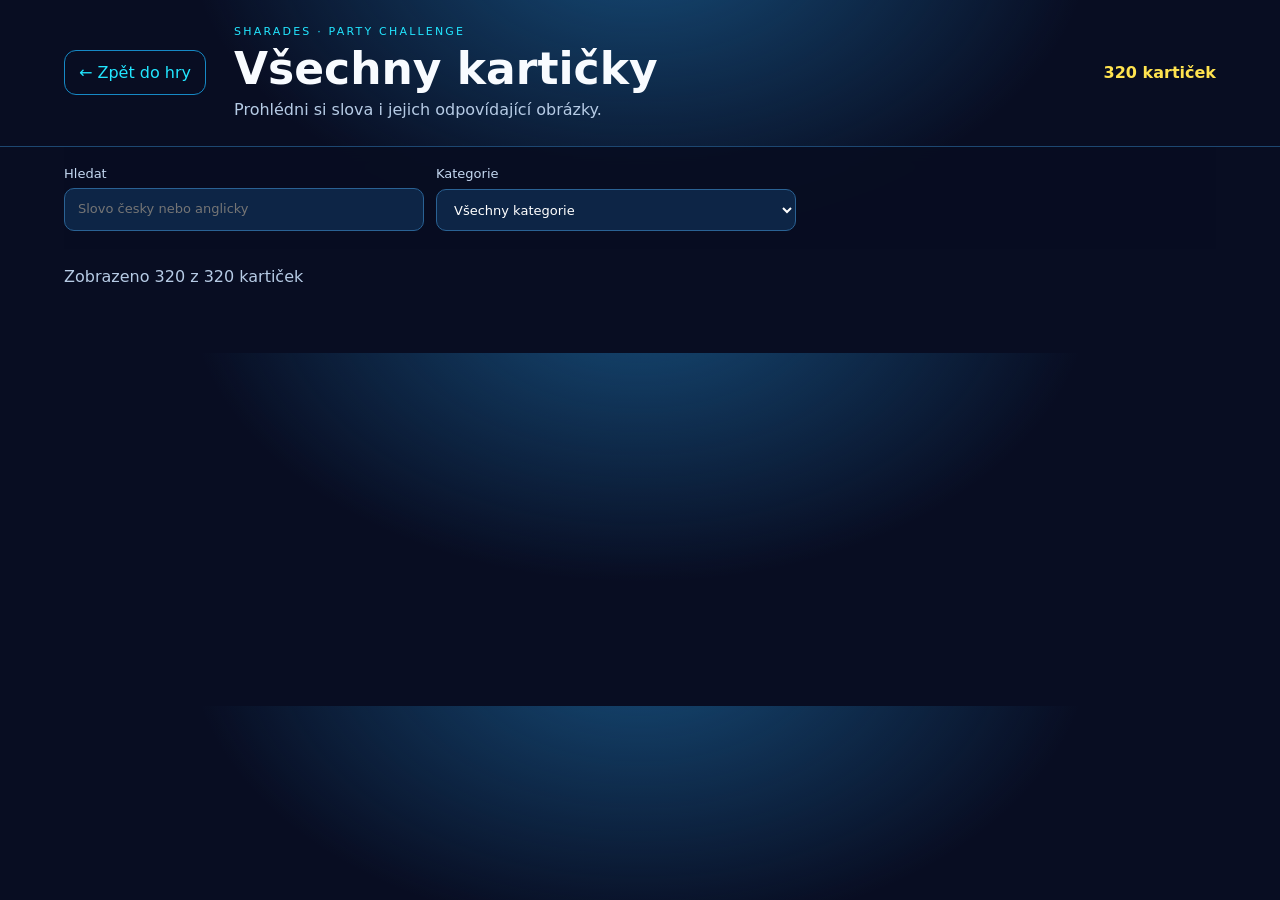
==== card-gallery.html @ 23a3ddc0 "Add all illustrated word cards and card gallery" ====
<!doctype html>
<html lang="cs">
<head>
<meta charset="utf-8"><meta name="viewport" content="width=device-width,initial-scale=1">
<meta name="theme-color" content="#09091a"><title>Kartičky Sharades</title>
<link rel="stylesheet" href="css/card-gallery.css?v=1">
</head>
<body>
<header><a class="back" href="./">← Zpět do hry</a><div><p class="eyebrow">SHARADES · PARTY CHALLENGE</p><h1>Všechny kartičky</h1><p class="lede">Prohlédni si slova i jejich odpovídající obrázky.</p></div><div class="count" id="count">Načítám…</div></header>
<main><div class="toolbar"><label>Hledat <input id="search" type="search" placeholder="Slovo česky nebo anglicky"></label><label>Kategorie <select id="category"><option value="all">Všechny kategorie</option></select></label></div><p id="status" role="status">Načítám kartičky…</p><section id="grid" class="grid" aria-label="Kartičky"></section></main>
<script src="js/card-gallery.js?v=1"></script>
</body></html>
---- css/card-gallery.css ----
:root{color-scheme:dark;--bg:#080d22;--panel:#102b51;--cyan:#22e6ff;--gold:#ffe34f;--muted:#b6cbe5}*{box-sizing:border-box}body{margin:0;background:radial-gradient(ellipse at 50% -20%,#164d7a 0,transparent 50%),var(--bg);color:#f8fbff;font:16px/1.45 system-ui,sans-serif}header{padding:24px clamp(18px,5vw,64px);display:flex;align-items:center;gap:28px;border-bottom:1px solid #1d4771}header>div:nth-child(2){flex:1}.back{color:var(--cyan);text-decoration:none;border:1px solid #1689c5;border-radius:12px;padding:10px 14px;white-space:nowrap}.eyebrow{font-size:11px;letter-spacing:.2em;color:var(--cyan);margin:0}h1{font-size:clamp(28px,4vw,44px);line-height:1.1;margin:5px 0}.lede{margin:0;color:var(--muted)}.count{color:var(--gold);font-weight:800}.toolbar{display:flex;gap:12px;flex-wrap:wrap;padding:18px 0;position:sticky;top:0;z-index:2;background:#080d22ed;backdrop-filter:blur(10px)}main{padding:0 clamp(18px,5vw,64px) 48px}label{display:grid;gap:5px;color:#c4d8f1;font-size:13px}input,select{width:min(360px,80vw);background:#0d2546;border:1px solid #2a6294;border-radius:10px;padding:11px 13px;color:white;font:inherit}.grid{display:grid;grid-template-columns:repeat(auto-fill,minmax(170px,1fr));gap:14px}.card{overflow:hidden;border:1px solid #1baed1;border-radius:15px;background:linear-gradient(150deg,#163b68,#0b2345);box-shadow:0 8px 22px #0003}.art{height:160px;padding:10px;display:grid;place-items:center;background:radial-gradient(ellipse,#174b78,#0b2345 75%)}.art img{max-width:100%;max-height:100%;width:100%;height:100%;object-fit:contain}.words{padding:10px 12px 12px}.category{color:var(--gold);font-size:10px;letter-spacing:.15em;text-transform:uppercase;font-weight:800}.cs{font-size:17px;font-weight:800;margin-top:3px}.en{font-size:13px;color:var(--muted)}#status{color:var(--muted);min-height:24px}.empty{padding:28px;text-align:center;color:var(--muted)}@media(max-width:580px){header{align-items:flex-start;gap:12px;flex-wrap:wrap}.count{margin-left:auto}.grid{grid-template-columns:repeat(2,minmax(0,1fr));gap:10px}.art{height:140px}.toolbar{top:0}}
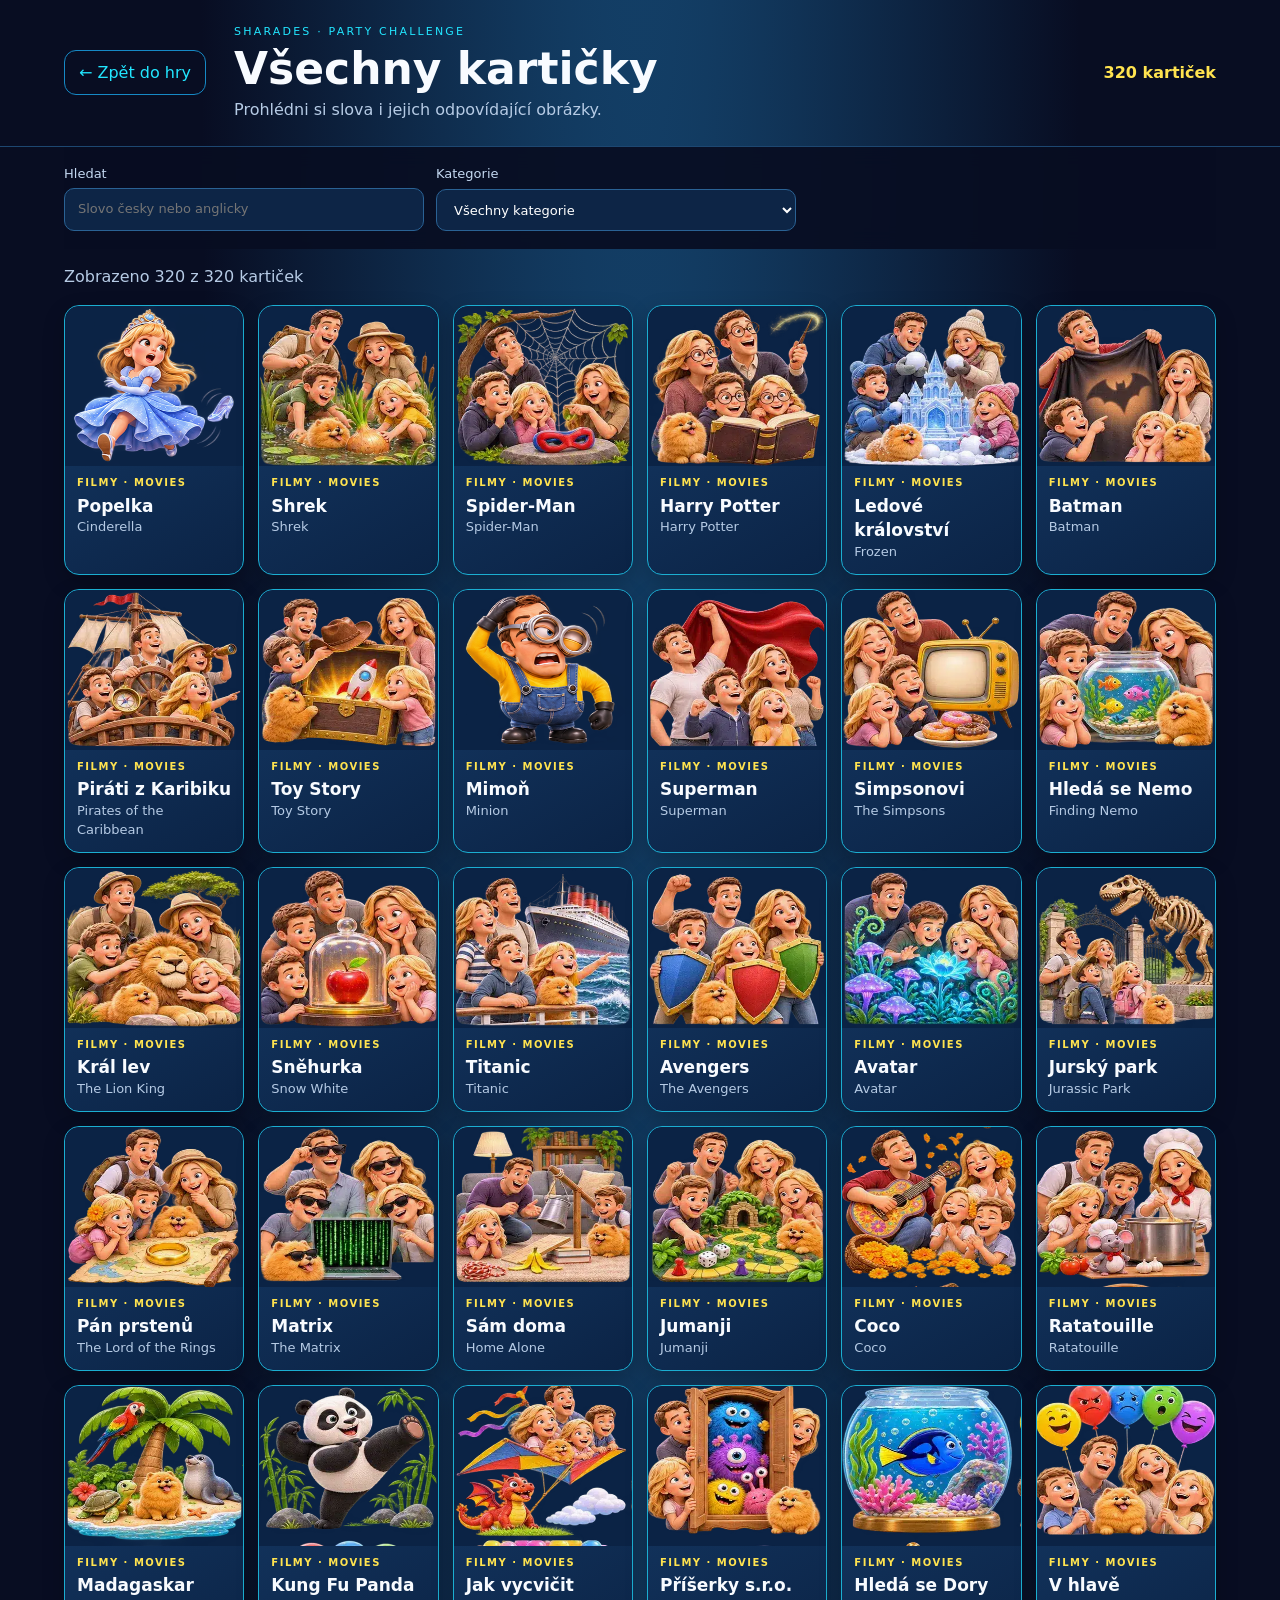
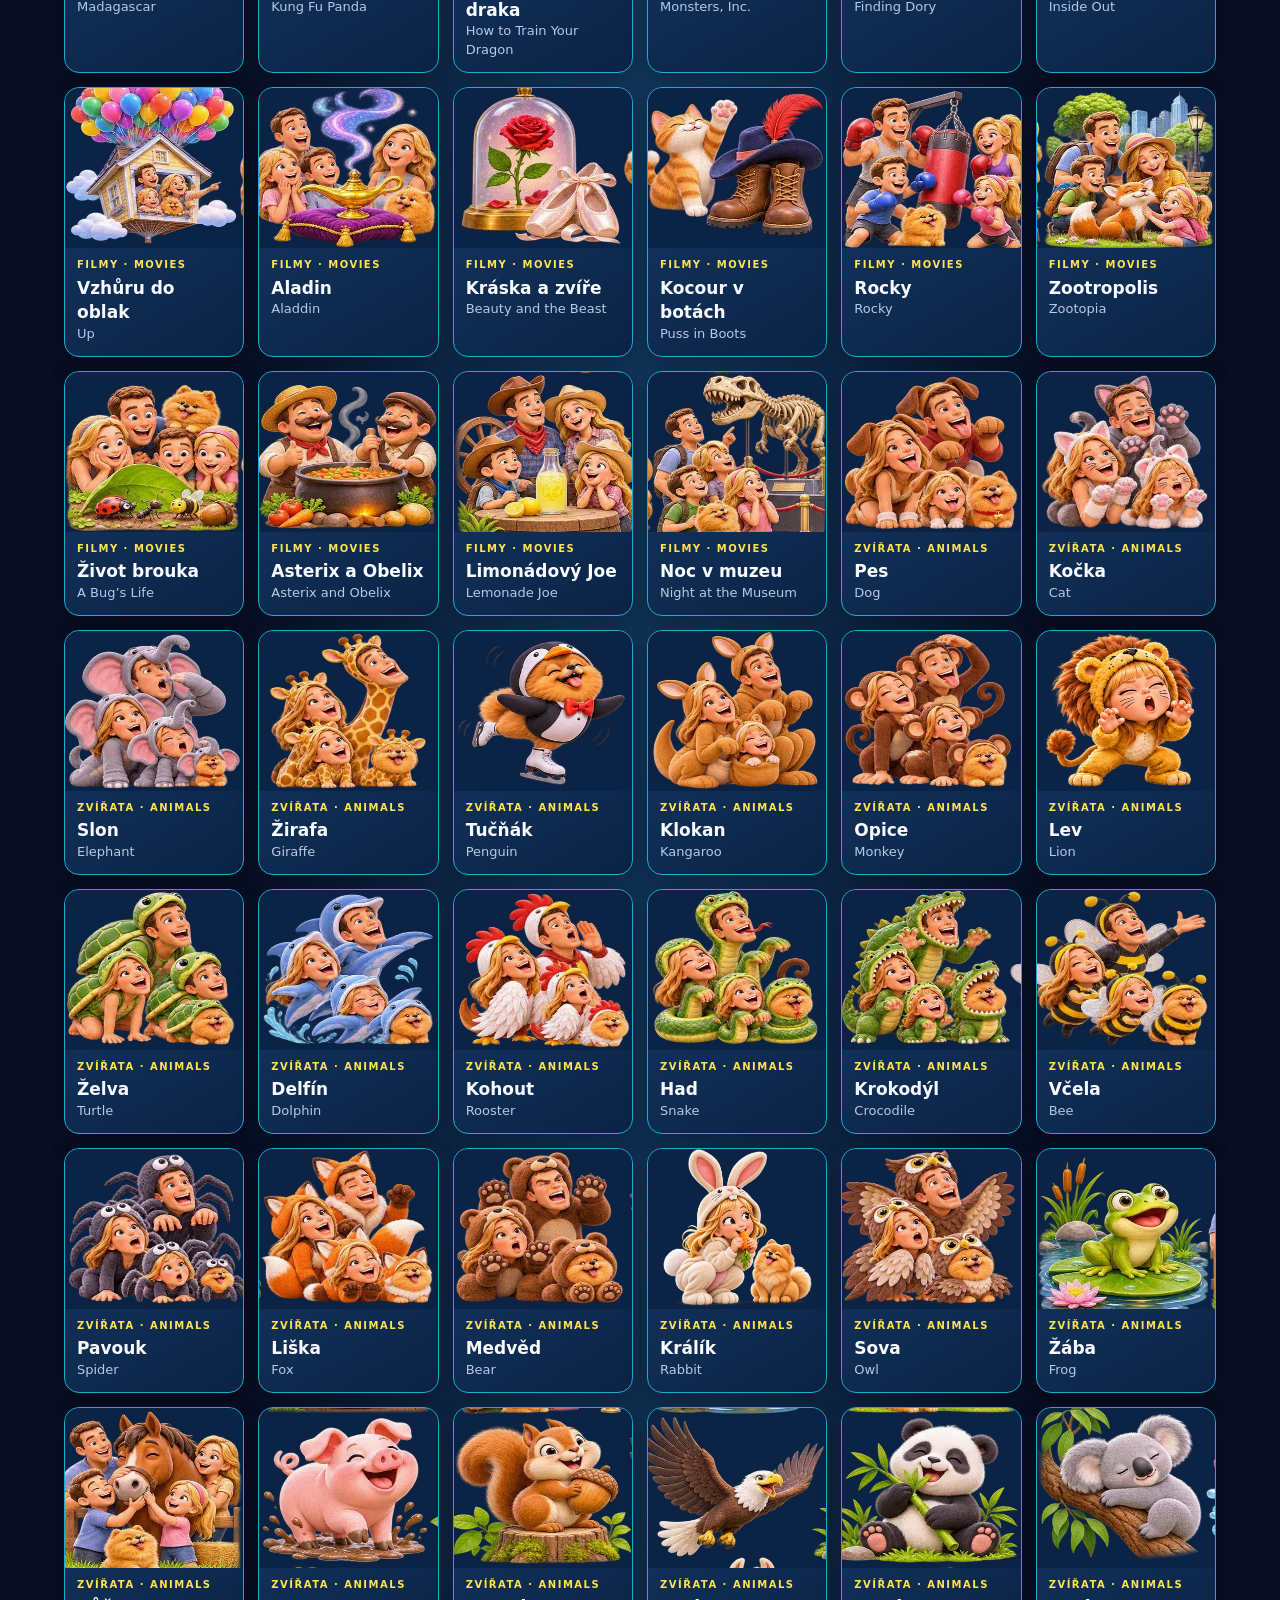
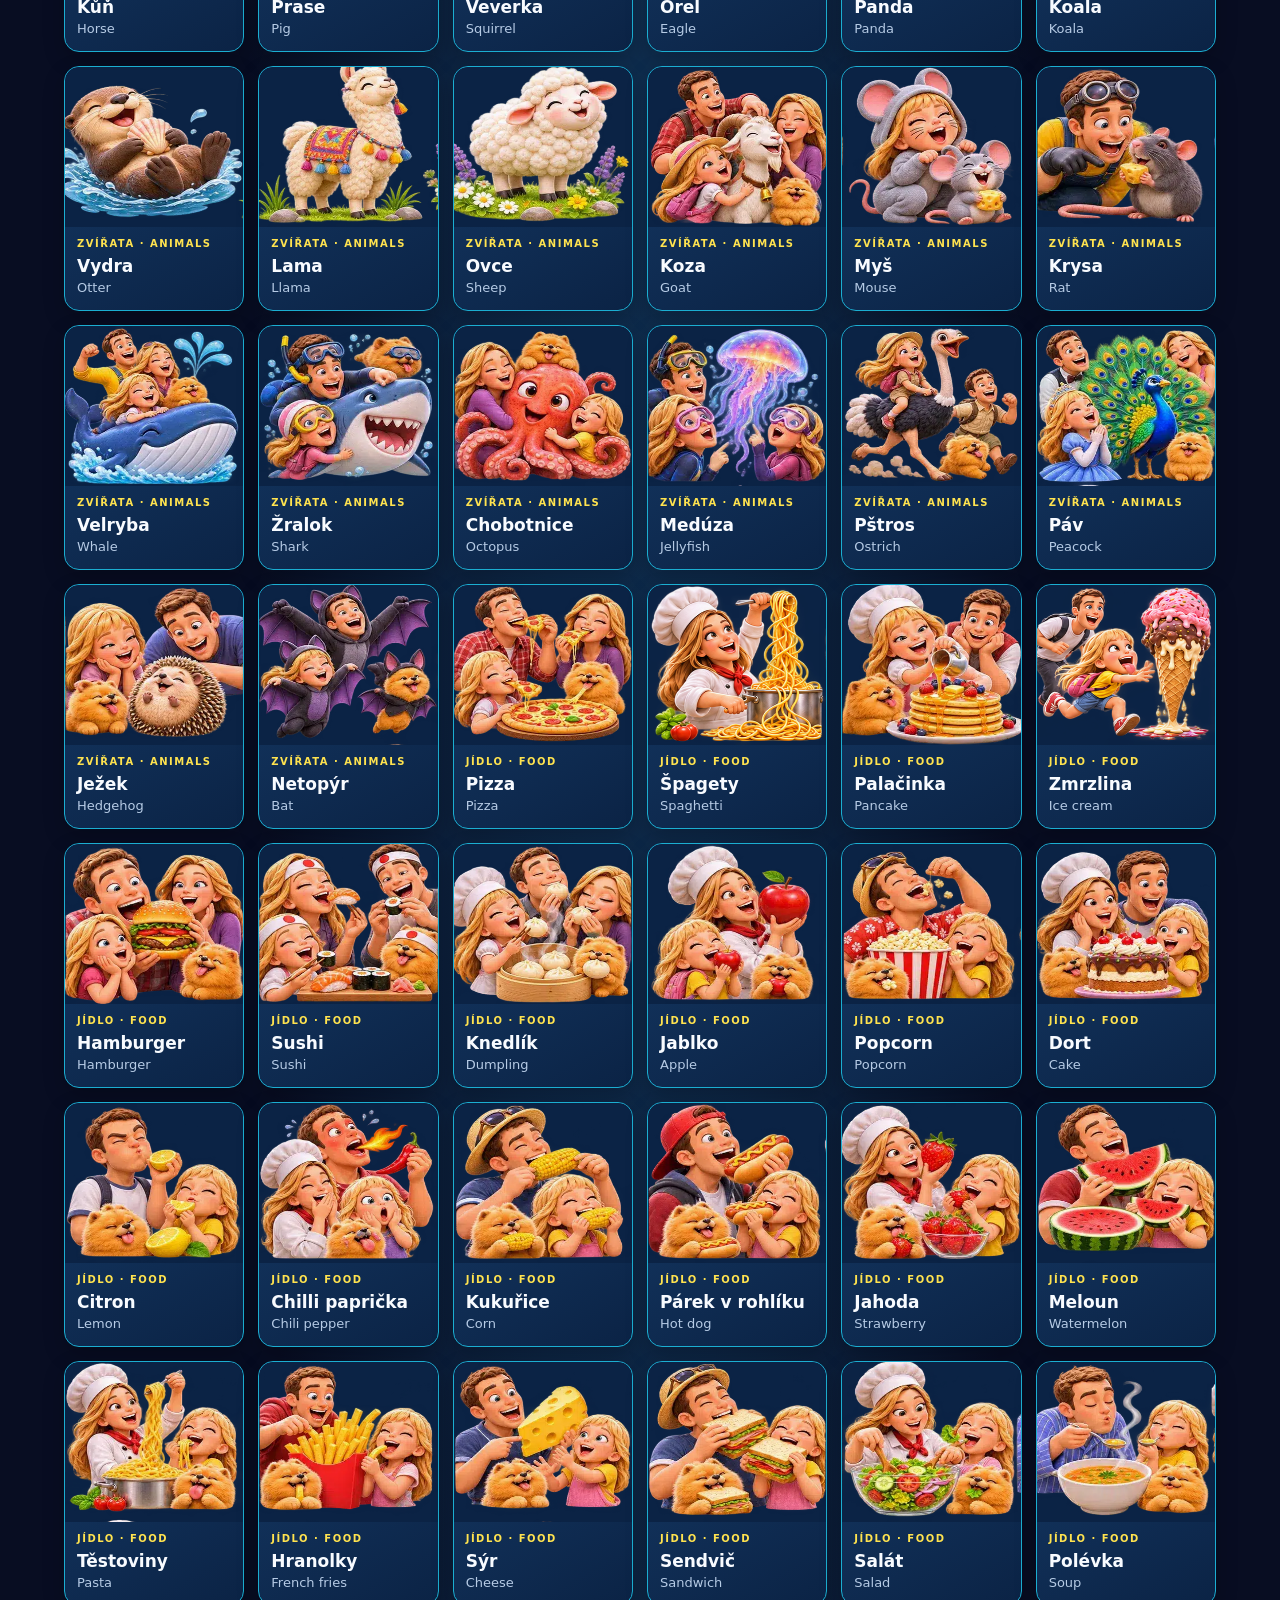
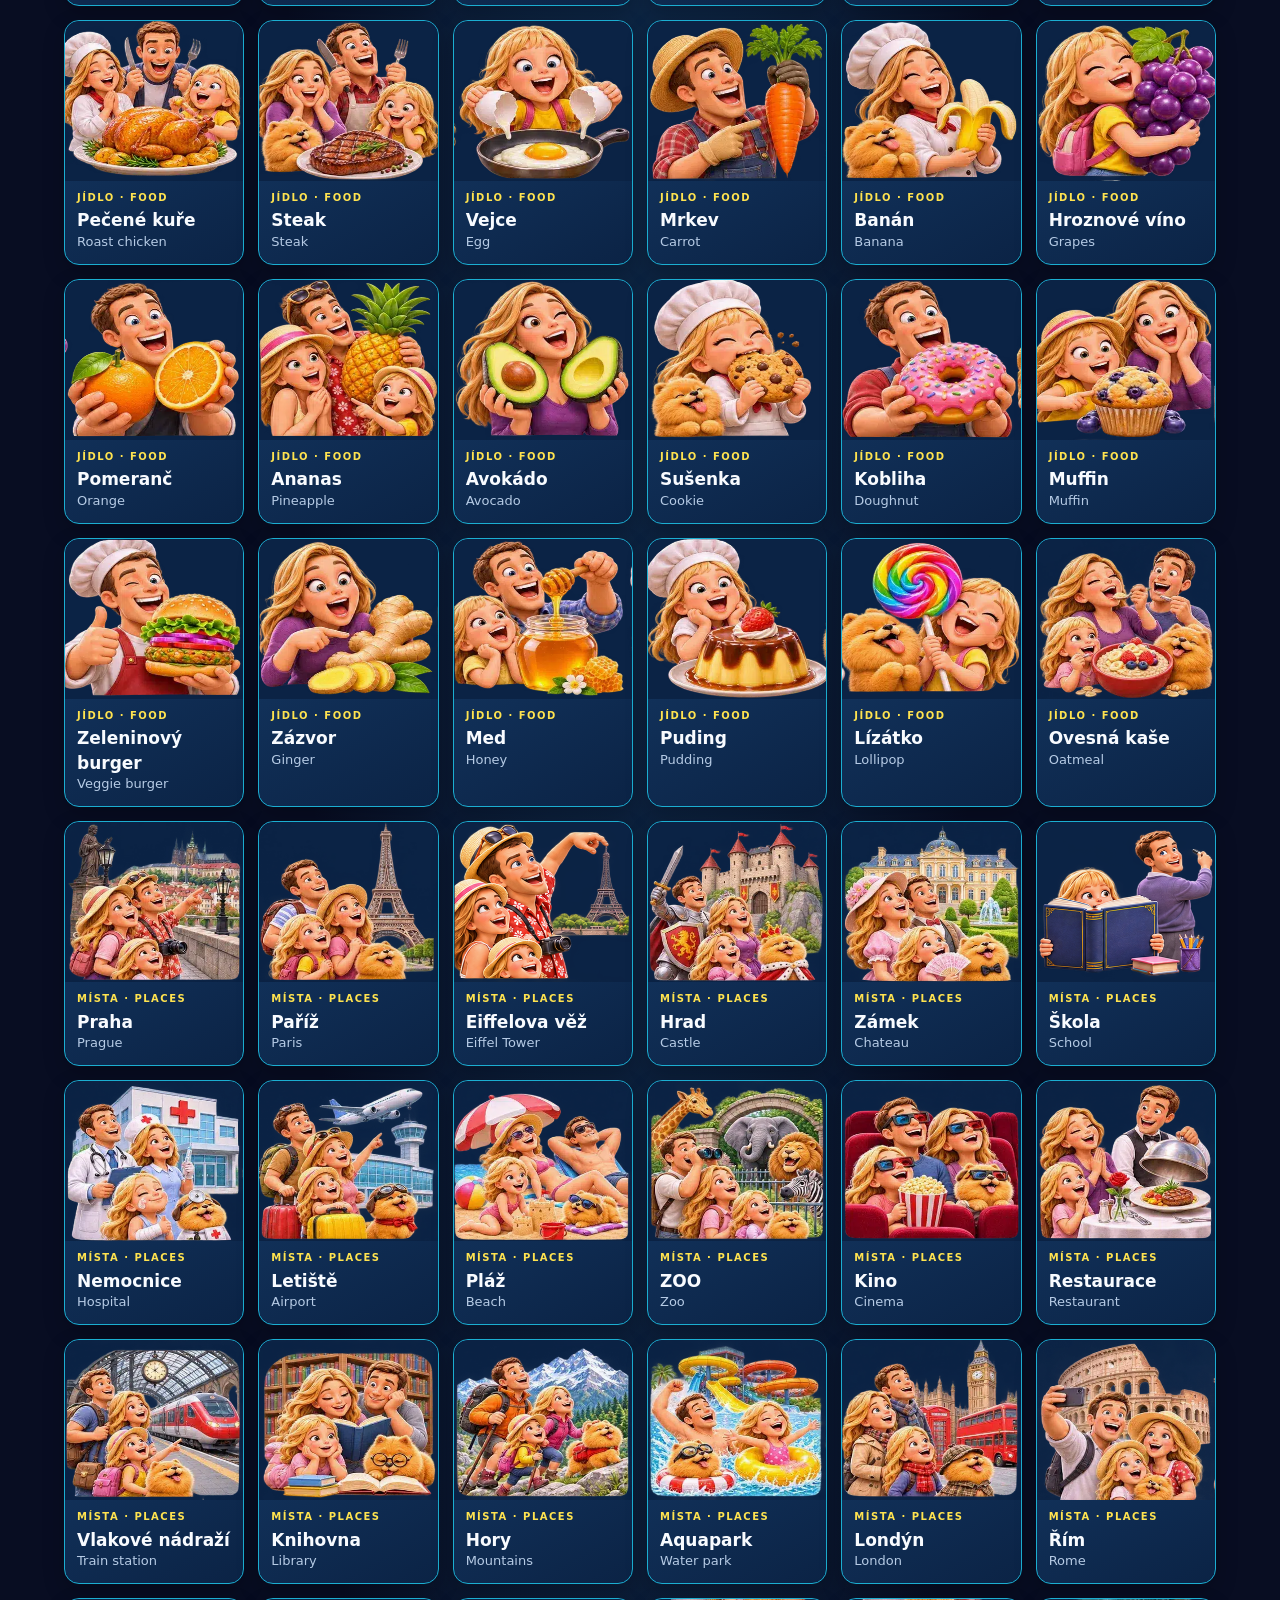
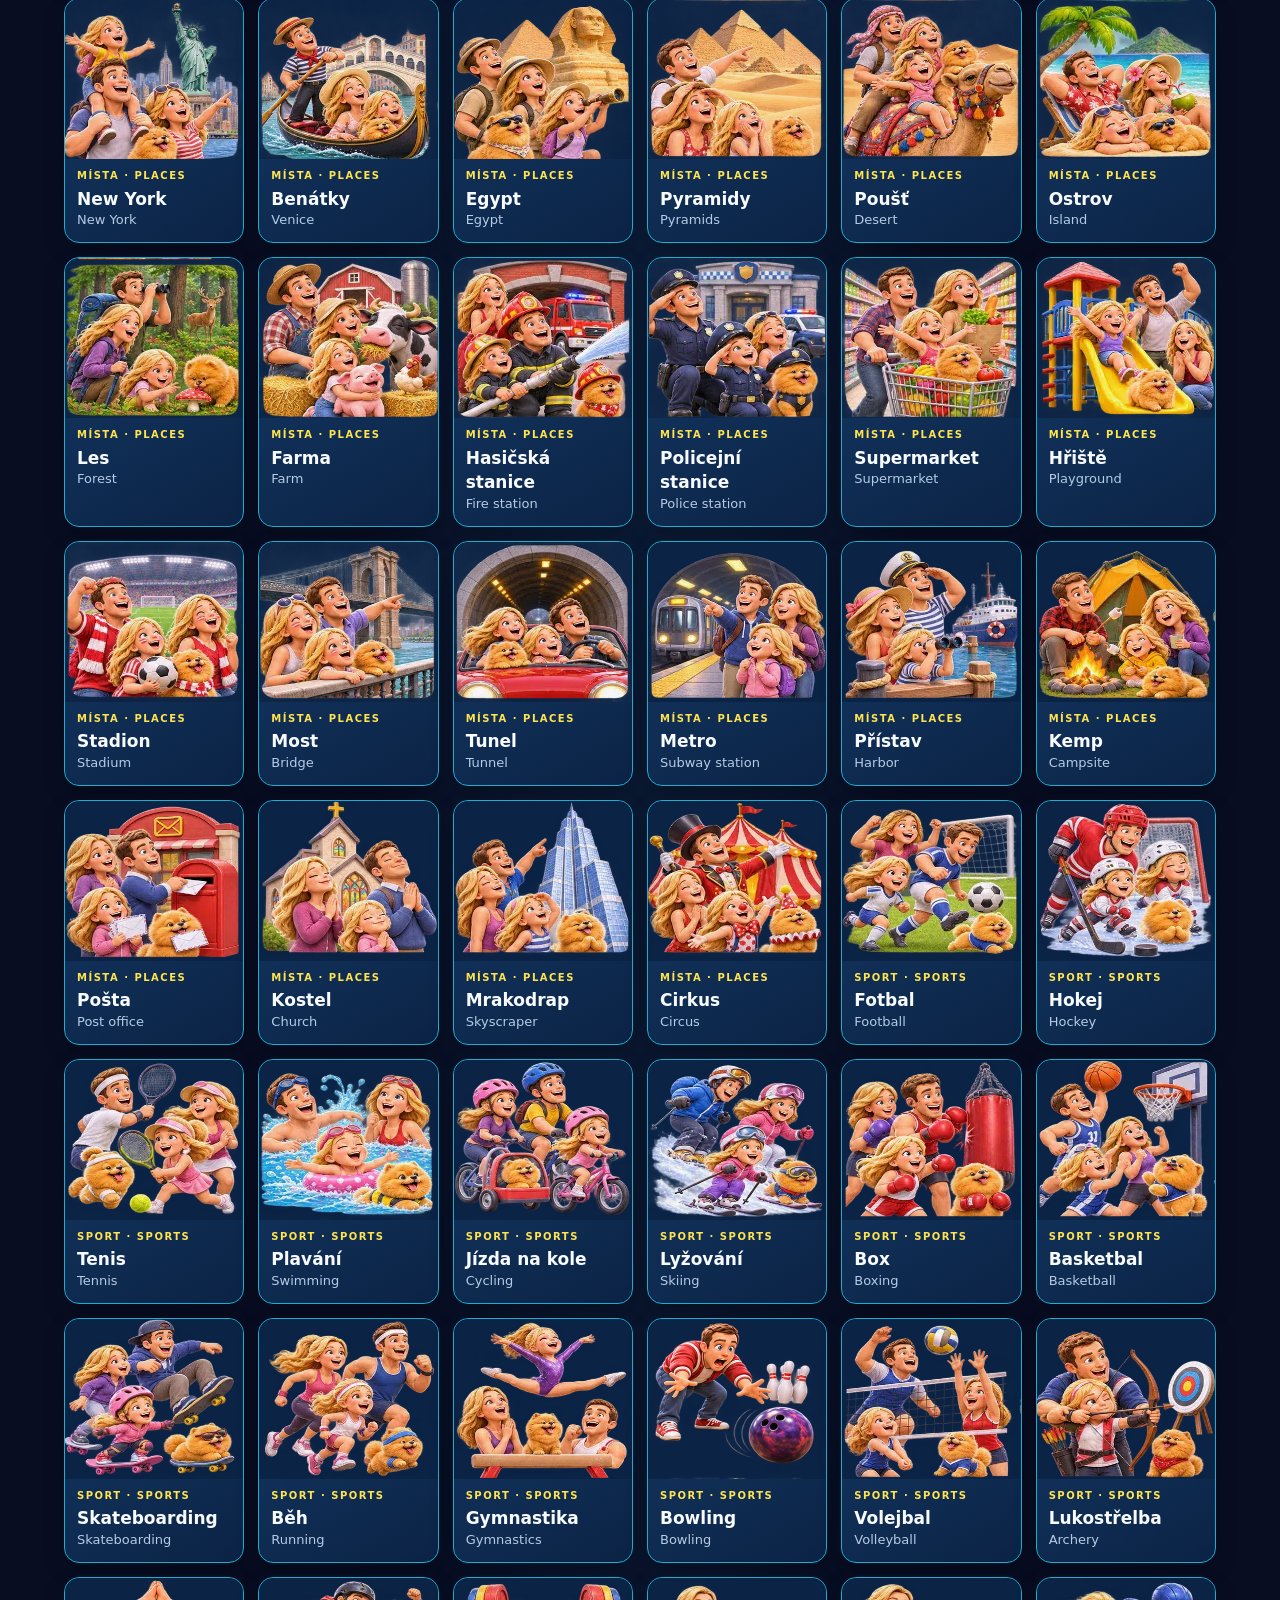
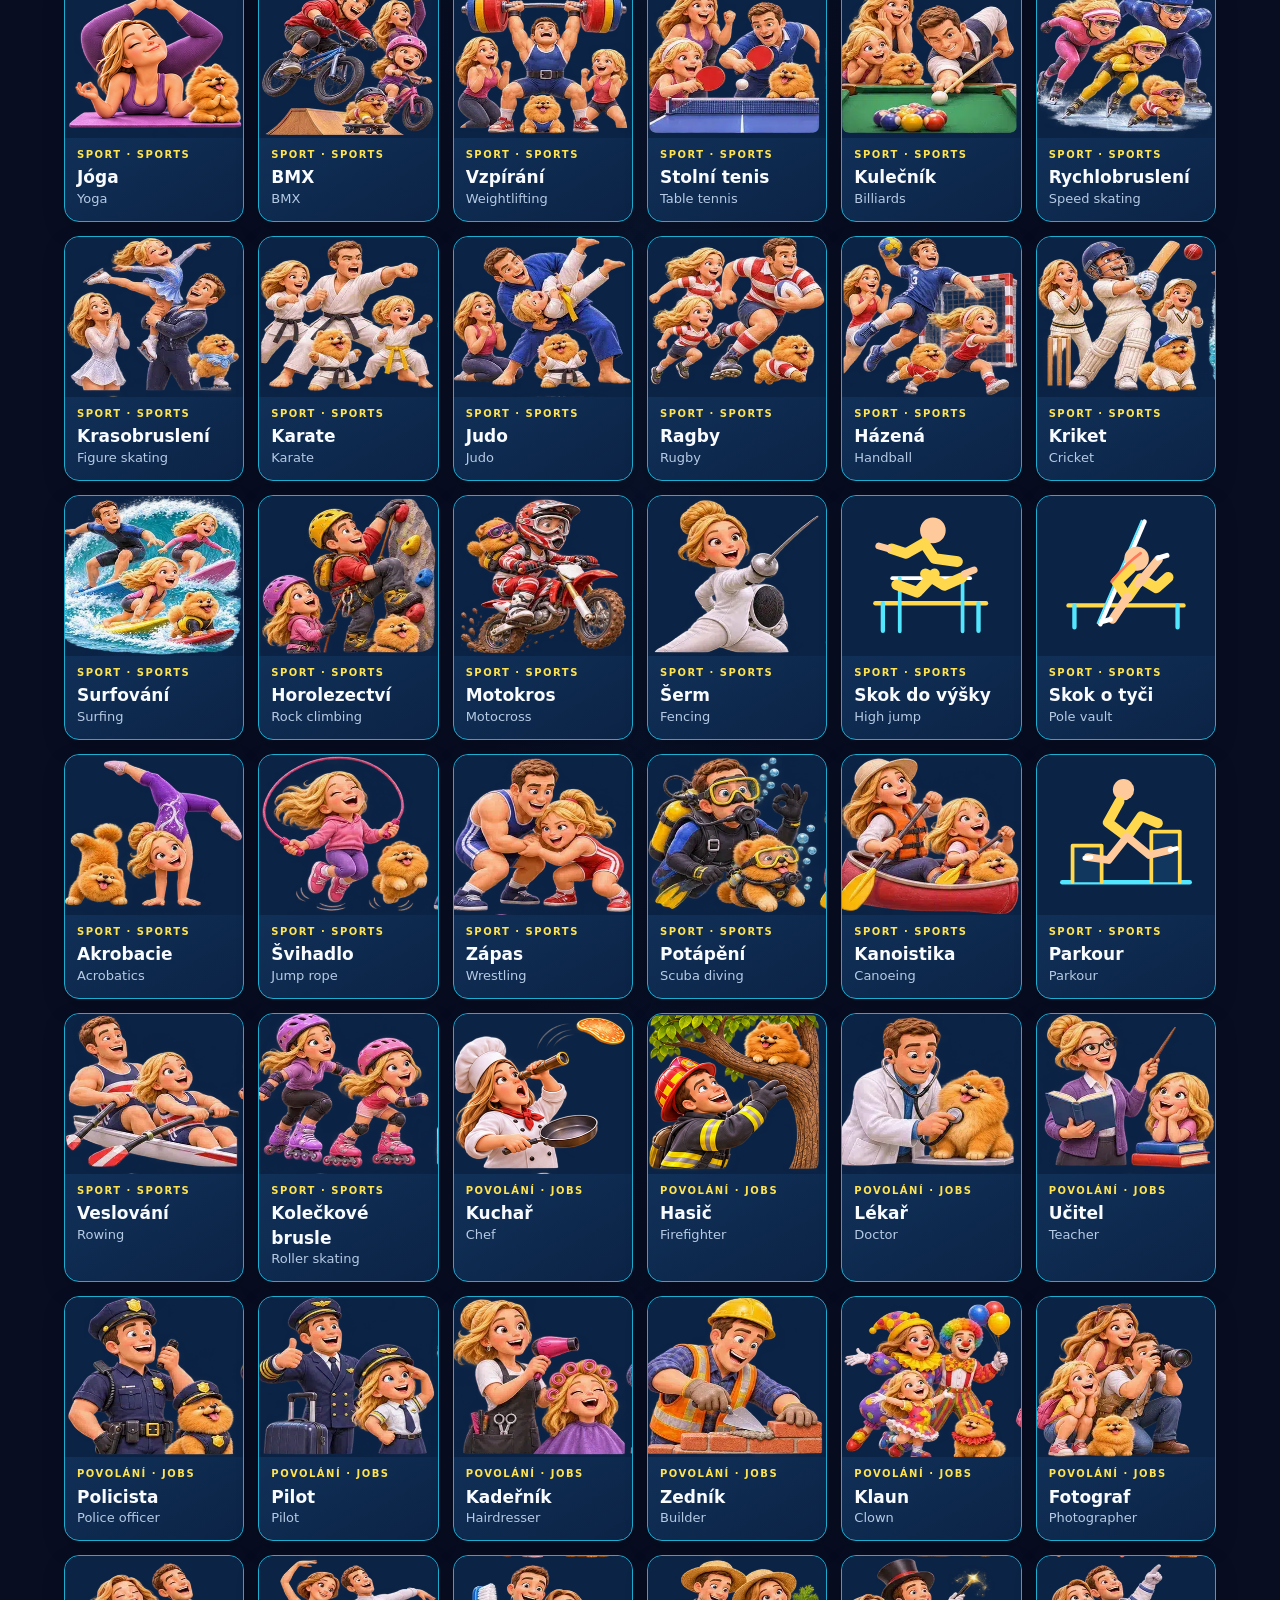
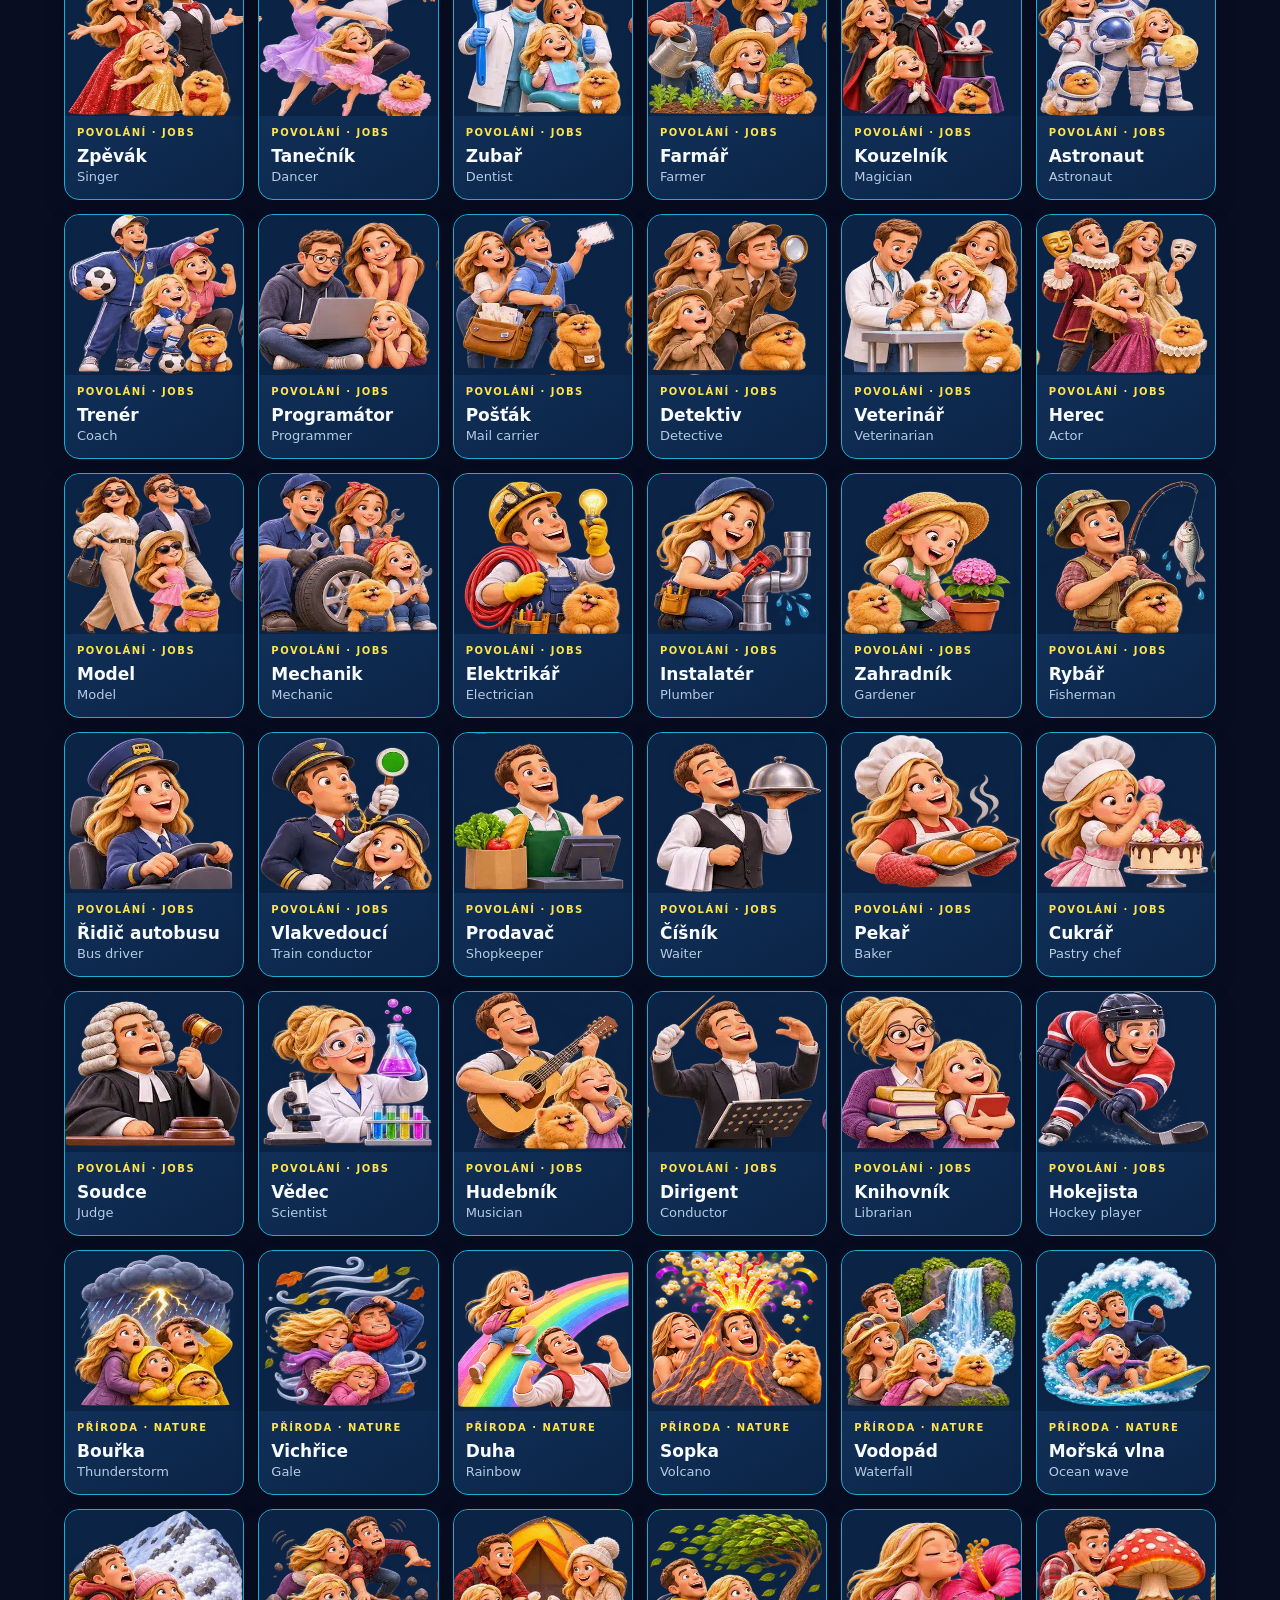
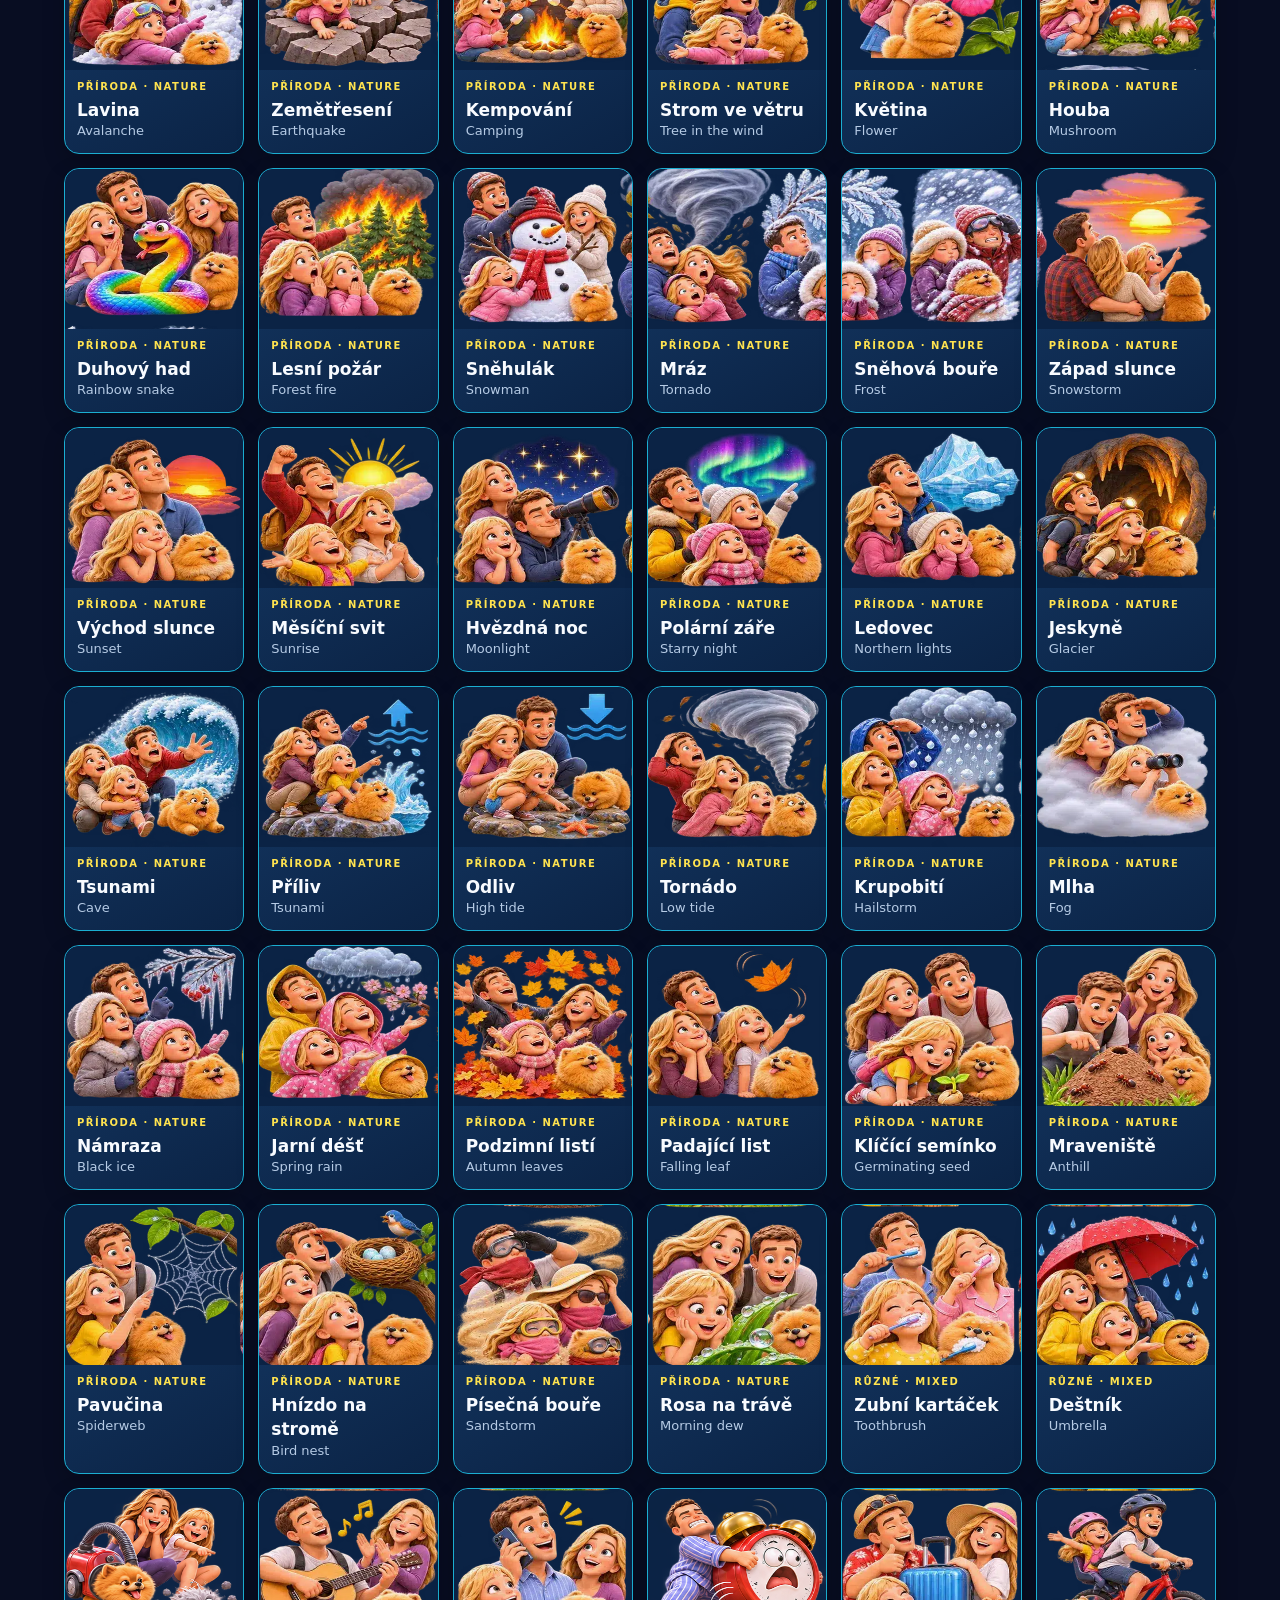
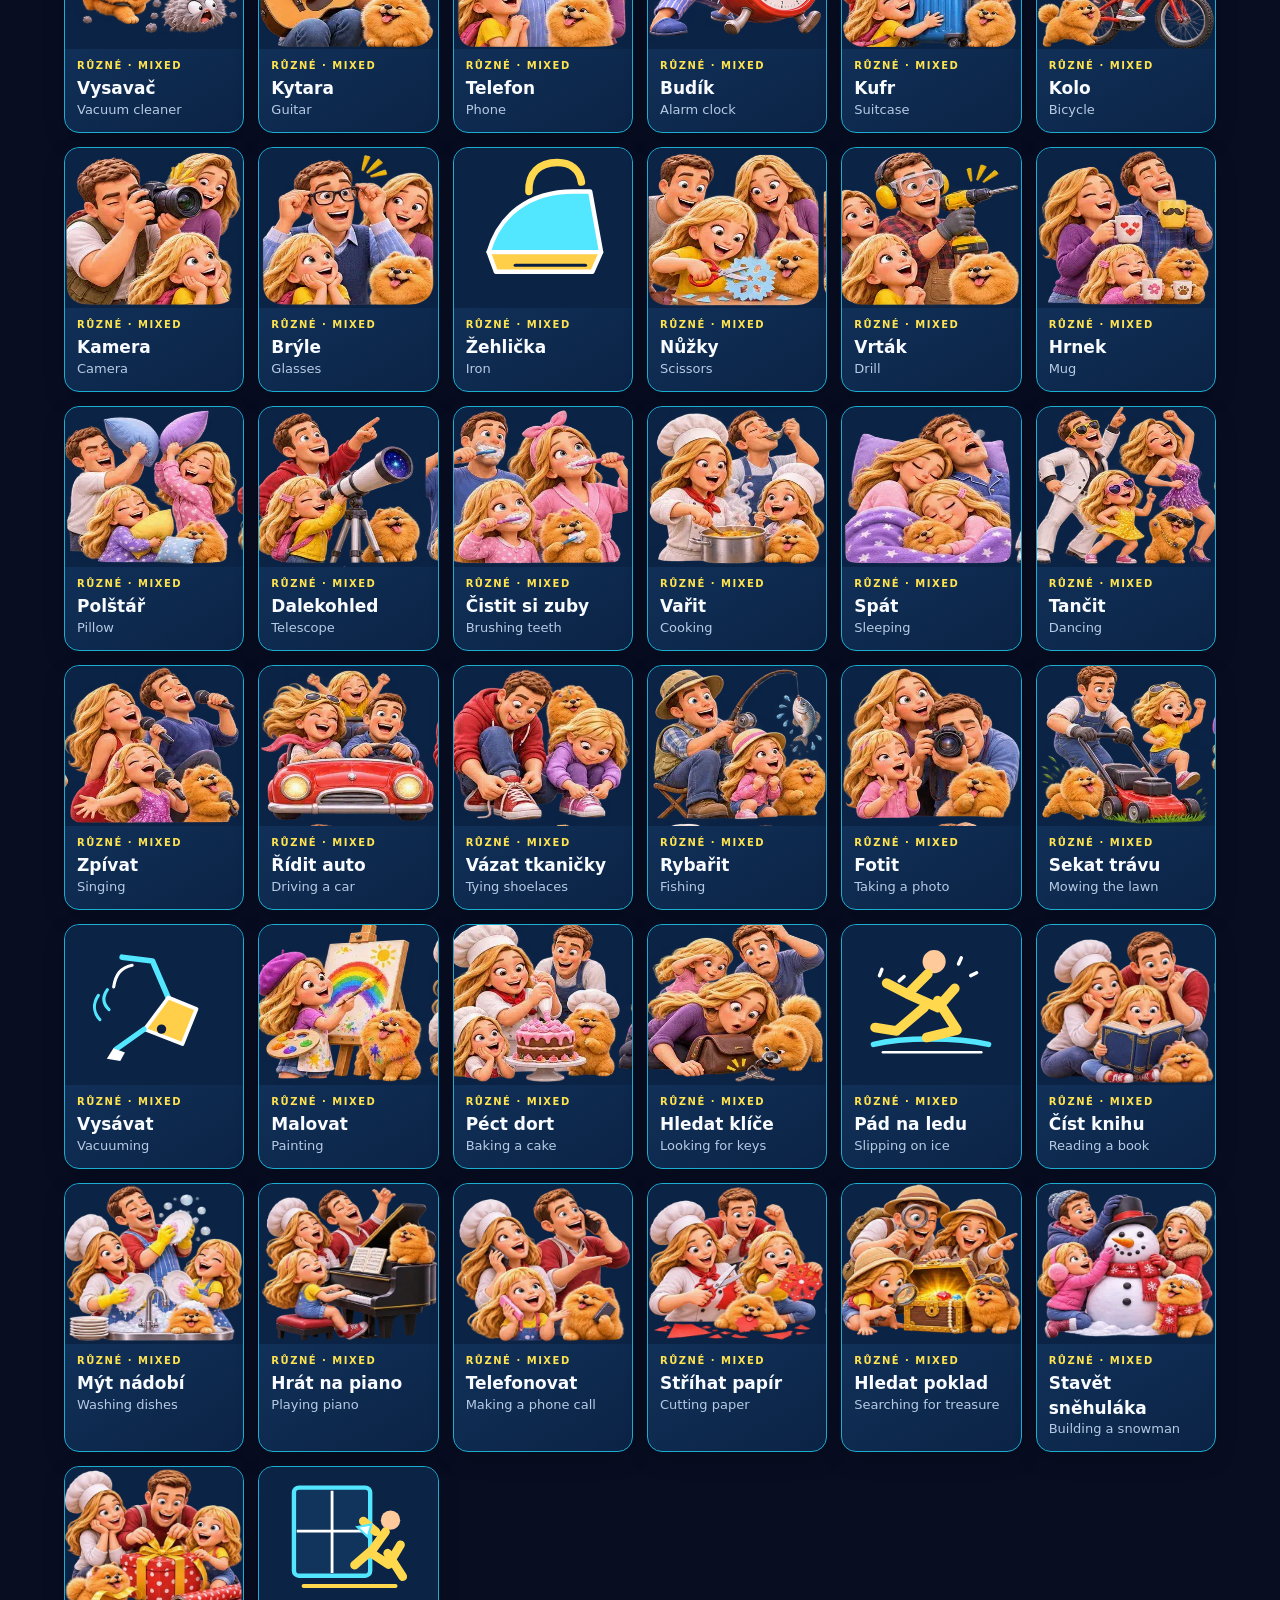
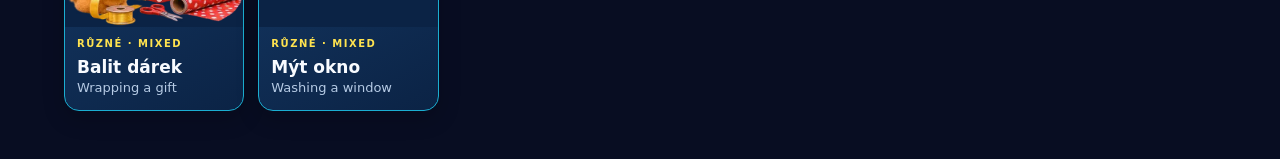
==== commit 7b7e730f: "Speed up card gallery and refresh offline cache" ====
--- a/card-gallery.html
+++ b/card-gallery.html
@@ -3,10 +3,10 @@
 <head>
 <meta charset="utf-8"><meta name="viewport" content="width=device-width,initial-scale=1">
 <meta name="theme-color" content="#09091a"><title>Kartičky Sharades</title>
-<link rel="stylesheet" href="css/card-gallery.css?v=1">
+<link rel="stylesheet" href="css/card-gallery.css?v=2">
 </head>
 <body>
 <header><a class="back" href="./">← Zpět do hry</a><div><p class="eyebrow">SHARADES · PARTY CHALLENGE</p><h1>Všechny kartičky</h1><p class="lede">Prohlédni si slova i jejich odpovídající obrázky.</p></div><div class="count" id="count">Načítám…</div></header>
 <main><div class="toolbar"><label>Hledat <input id="search" type="search" placeholder="Slovo česky nebo anglicky"></label><label>Kategorie <select id="category"><option value="all">Všechny kategorie</option></select></label></div><p id="status" role="status">Načítám kartičky…</p><section id="grid" class="grid" aria-label="Kartičky"></section></main>
-<script src="js/card-gallery.js?v=1"></script>
+<script src="js/card-gallery.js?v=2"></script>
 </body></html>
--- a/css/card-gallery.css
+++ b/css/card-gallery.css
@@ -1 +1 @@
-:root{color-scheme:dark;--bg:#080d22;--panel:#102b51;--cyan:#22e6ff;--gold:#ffe34f;--muted:#b6cbe5}*{box-sizing:border-box}body{margin:0;background:radial-gradient(ellipse at 50% -20%,#164d7a 0,transparent 50%),var(--bg);color:#f8fbff;font:16px/1.45 system-ui,sans-serif}header{padding:24px clamp(18px,5vw,64px);display:flex;align-items:center;gap:28px;border-bottom:1px solid #1d4771}header>div:nth-child(2){flex:1}.back{color:var(--cyan);text-decoration:none;border:1px solid #1689c5;border-radius:12px;padding:10px 14px;white-space:nowrap}.eyebrow{font-size:11px;letter-spacing:.2em;color:var(--cyan);margin:0}h1{font-size:clamp(28px,4vw,44px);line-height:1.1;margin:5px 0}.lede{margin:0;color:var(--muted)}.count{color:var(--gold);font-weight:800}.toolbar{display:flex;gap:12px;flex-wrap:wrap;padding:18px 0;position:sticky;top:0;z-index:2;background:#080d22ed;backdrop-filter:blur(10px)}main{padding:0 clamp(18px,5vw,64px) 48px}label{display:grid;gap:5px;color:#c4d8f1;font-size:13px}input,select{width:min(360px,80vw);background:#0d2546;border:1px solid #2a6294;border-radius:10px;padding:11px 13px;color:white;font:inherit}.grid{display:grid;grid-template-columns:repeat(auto-fill,minmax(170px,1fr));gap:14px}.card{overflow:hidden;border:1px solid #1baed1;border-radius:15px;background:linear-gradient(150deg,#163b68,#0b2345);box-shadow:0 8px 22px #0003}.art{height:160px;padding:10px;display:grid;place-items:center;background:radial-gradient(ellipse,#174b78,#0b2345 75%)}.art img{max-width:100%;max-height:100%;width:100%;height:100%;object-fit:contain}.words{padding:10px 12px 12px}.category{color:var(--gold);font-size:10px;letter-spacing:.15em;text-transform:uppercase;font-weight:800}.cs{font-size:17px;font-weight:800;margin-top:3px}.en{font-size:13px;color:var(--muted)}#status{color:var(--muted);min-height:24px}.empty{padding:28px;text-align:center;color:var(--muted)}@media(max-width:580px){header{align-items:flex-start;gap:12px;flex-wrap:wrap}.count{margin-left:auto}.grid{grid-template-columns:repeat(2,minmax(0,1fr));gap:10px}.art{height:140px}.toolbar{top:0}}
+:root{color-scheme:dark;--bg:#080d22;--panel:#102b51;--cyan:#22e6ff;--gold:#ffe34f;--muted:#b6cbe5}*{box-sizing:border-box}body{margin:0;background:radial-gradient(ellipse at 50% -20%,#164d7a 0,transparent 50%),var(--bg);color:#f8fbff;font:16px/1.45 system-ui,sans-serif}header{padding:24px clamp(18px,5vw,64px);display:flex;align-items:center;gap:28px;border-bottom:1px solid #1d4771}header>div:nth-child(2){flex:1}.back{color:var(--cyan);text-decoration:none;border:1px solid #1689c5;border-radius:12px;padding:10px 14px;white-space:nowrap}.eyebrow{font-size:11px;letter-spacing:.2em;color:var(--cyan);margin:0}h1{font-size:clamp(28px,4vw,44px);line-height:1.1;margin:5px 0}.lede{margin:0;color:var(--muted)}.count{color:var(--gold);font-weight:800}.toolbar{display:flex;gap:12px;flex-wrap:wrap;padding:18px 0;position:sticky;top:0;z-index:2;background:#080d22ed;backdrop-filter:blur(10px)}main{padding:0 clamp(18px,5vw,64px) 48px}label{display:grid;gap:5px;color:#c4d8f1;font-size:13px}input,select{width:min(360px,80vw);background:#0d2546;border:1px solid #2a6294;border-radius:10px;padding:11px 13px;color:white;font:inherit}.grid{display:grid;grid-template-columns:repeat(auto-fill,minmax(170px,1fr));gap:14px}.card{overflow:hidden;border:1px solid #1baed1;border-radius:15px;background:linear-gradient(150deg,#163b68,#0b2345);box-shadow:0 8px 22px #0003}.art{height:160px;padding:10px;display:grid;place-items:center;background-color:#0b2345;background-repeat:no-repeat;border-radius:14px 14px 0 0}.art img{max-width:100%;max-height:100%;width:100%;height:100%;object-fit:contain}.words{padding:10px 12px 12px}.category{color:var(--gold);font-size:10px;letter-spacing:.15em;text-transform:uppercase;font-weight:800}.cs{font-size:17px;font-weight:800;margin-top:3px}.en{font-size:13px;color:var(--muted)}#status{color:var(--muted);min-height:24px}.empty{padding:28px;text-align:center;color:var(--muted)}@media(max-width:580px){header{align-items:flex-start;gap:12px;flex-wrap:wrap}.count{margin-left:auto}.grid{grid-template-columns:repeat(2,minmax(0,1fr));gap:10px}.art{height:140px}.toolbar{top:0}}
